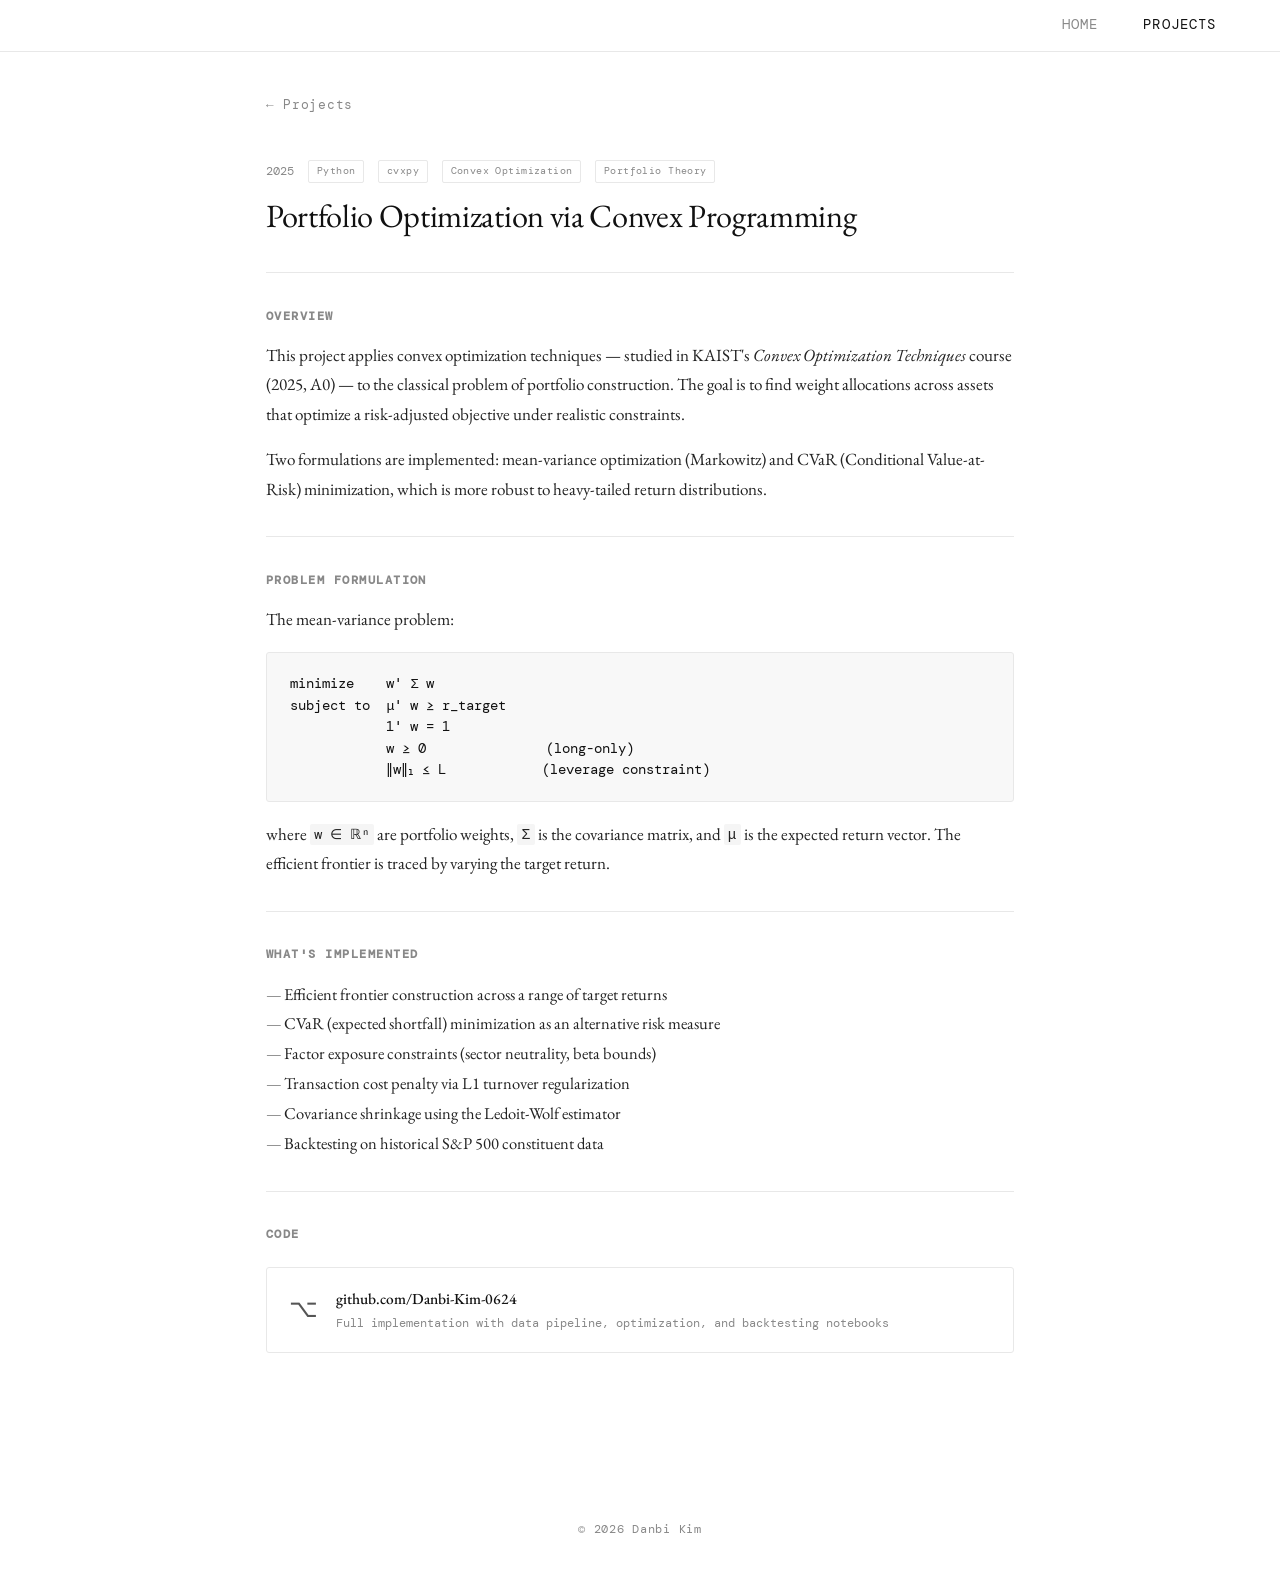
==== projects/portfolio-optimization.html @ ea186ec7 "new pagesgit add .!" ====
<!DOCTYPE html>
<html lang="en">
<head>
  <meta charset="UTF-8" /><meta name="viewport" content="width=device-width, initial-scale=1.0" />
  <title>Portfolio Optimization — Danbi Kim</title>
  <link rel="preconnect" href="https://fonts.googleapis.com" />
  <link rel="preconnect" href="https://fonts.gstatic.com" crossorigin />
  <link href="https://fonts.googleapis.com/css2?family=EB+Garamond:ital,wght@0,400;0,500;0,700;1,400&family=DM+Mono:wght@400;500&display=swap" rel="stylesheet" />
  <link rel="stylesheet" href="../style.css" />
</head>
<body>
<nav>
  <a href="../index.html">Home</a>
  <a href="../index.html#projects" class="active">Projects</a>
</nav>
<div class="detail-main">
  <a class="back-link" href="../index.html">← Projects</a>
  <div class="detail-meta">
    <span class="detail-date">2025</span>
    <span class="tag">Python</span><span class="tag">cvxpy</span><span class="tag">Convex Optimization</span><span class="tag">Portfolio Theory</span>
  </div>
  <h1 class="detail-title">Portfolio Optimization via Convex Programming</h1>
  <hr class="detail-divider" />

  <h2 class="detail-h2">Overview</h2>
  <p class="detail-p">This project applies convex optimization techniques — studied in KAIST's <em>Convex Optimization Techniques</em> course (2025, A0) — to the classical problem of portfolio construction. The goal is to find weight allocations across assets that optimize a risk-adjusted objective under realistic constraints.</p>
  <p class="detail-p">Two formulations are implemented: mean-variance optimization (Markowitz) and CVaR (Conditional Value-at-Risk) minimization, which is more robust to heavy-tailed return distributions.</p>

  <hr class="detail-divider" />
  <h2 class="detail-h2">Problem Formulation</h2>
  <p class="detail-p">The mean-variance problem:</p>
  <pre style="font-family:var(--mono);font-size:0.75rem;background:#f8f8f8;border:1px solid var(--border);border-radius:3px;padding:1.1rem 1.3rem;line-height:1.6;overflow-x:auto;margin:1rem 0;">minimize    w' Σ w
subject to  μ' w ≥ r_target
            1' w = 1
            w ≥ 0               (long-only)
            ‖w‖₁ ≤ L            (leverage constraint)</pre>
  <p class="detail-p">where <code style="font-family:var(--mono);font-size:0.8rem;background:#f5f5f5;padding:.1em .3em;border-radius:2px;">w ∈ ℝⁿ</code> are portfolio weights, <code style="font-family:var(--mono);font-size:0.8rem;background:#f5f5f5;padding:.1em .3em;border-radius:2px;">Σ</code> is the covariance matrix, and <code style="font-family:var(--mono);font-size:0.8rem;background:#f5f5f5;padding:.1em .3em;border-radius:2px;">μ</code> is the expected return vector. The efficient frontier is traced by varying the target return.</p>

  <hr class="detail-divider" />
  <h2 class="detail-h2">What's Implemented</h2>
  <ul style="list-style:none;font-size:0.92rem;color:#222;line-height:1.8;">
    <li style="padding-left:1rem;position:relative;"><span style="position:absolute;left:0;color:var(--muted);">—</span> Efficient frontier construction across a range of target returns</li>
    <li style="padding-left:1rem;position:relative;"><span style="position:absolute;left:0;color:var(--muted);">—</span> CVaR (expected shortfall) minimization as an alternative risk measure</li>
    <li style="padding-left:1rem;position:relative;"><span style="position:absolute;left:0;color:var(--muted);">—</span> Factor exposure constraints (sector neutrality, beta bounds)</li>
    <li style="padding-left:1rem;position:relative;"><span style="position:absolute;left:0;color:var(--muted);">—</span> Transaction cost penalty via L1 turnover regularization</li>
    <li style="padding-left:1rem;position:relative;"><span style="position:absolute;left:0;color:var(--muted);">—</span> Covariance shrinkage using the Ledoit-Wolf estimator</li>
    <li style="padding-left:1rem;position:relative;"><span style="position:absolute;left:0;color:var(--muted);">—</span> Backtesting on historical S&amp;P 500 constituent data</li>
  </ul>

  <hr class="detail-divider" />
  <h2 class="detail-h2">Code</h2>
  <a class="bookmark" href="https://github.com/Danbi-Kim-0624" target="_blank">
    <span class="bookmark-icon">⌥</span>
    <div class="bookmark-body">
      <div class="bookmark-title">github.com/Danbi-Kim-0624</div>
      <div class="bookmark-url">Full implementation with data pipeline, optimization, and backtesting notebooks</div>
    </div>
  </a>
</div>
<footer>© 2026 Danbi Kim</footer>
</body>
</html>
---- style.css ----
*, *::before, *::after { box-sizing: border-box; margin: 0; padding: 0; }

:root {
  --bg: #ffffff;
  --text: #111111;
  --muted: #888888;
  --border: #e8e8e8;
  --serif: 'EB Garamond', Georgia, serif;
  --mono: 'DM Mono', monospace;
  --max-w: 820px;
}

html { font-size: 18px; }

body {
  background: var(--bg);
  color: var(--text);
  font-family: var(--serif);
  line-height: 1.7;
  min-height: 100vh;
}

/* ── NAV ── */
nav {
  position: fixed;
  top: 0; left: 0; right: 0;
  z-index: 100;
  background: rgba(255,255,255,0.95);
  backdrop-filter: blur(8px);
  border-bottom: 1px solid var(--border);
  padding: 0 max(2rem, 5vw);
  height: 52px;
  display: flex;
  align-items: center;
  justify-content: flex-end;
  gap: 2.5rem;
}

nav a {
  font-family: var(--mono);
  font-size: 0.75rem;
  letter-spacing: 0.08em;
  text-transform: uppercase;
  color: var(--muted);
  text-decoration: none;
  transition: color 0.15s;
}

nav a:hover, nav a.active { color: var(--text); }

/* ── LAYOUT ── */
main {
  max-width: var(--max-w);
  margin: 0 auto;
  padding: 0 2rem 100px;
}

.page { display: none; }
.page.active { display: block; }

/* ── NAME HEADER ── */
.name-header {
  text-align: center;
  padding: 100px 0 60px;
  border-bottom: 1px solid var(--border);
  margin-bottom: 52px;
}

.home-name {
  font-family: var(--serif);
  font-size: 4rem;
  font-weight: 700;
  letter-spacing: -0.02em;
  line-height: 1.05;
}

.home-name .phonetic {
  font-weight: 400;
}

/* ── INTRO ── */
.intro-wrapper {
  display: grid;
  grid-template-columns: 35% 1fr;
  gap: 2rem;
  align-items: start;
  margin-bottom: 2.5rem;
}

.intro-photo {
  width: 100%;
  aspect-ratio: 3/4;
  object-fit: cover;
  object-position: center top;
  border-radius: 3px;
  display: block;
}

.intro-text {}

.intro-text p {
  font-size: 0.97rem;
  color: #333;
  line-height: 1.65;
  margin-bottom: 0.85rem;
}

.intro-text a {
  color: var(--text);
  text-decoration: underline;
  text-underline-offset: 3px;
}

.link-row {
  display: flex;
  flex-direction: column;
  gap: 0.35rem;
  margin-top: 1.2rem;
}

.link-row a {
  font-family: var(--mono);
  font-size: 0.72rem;
  letter-spacing: 0.03em;
  color: var(--muted);
  text-decoration: none;
  transition: color 0.15s;
}

.link-row a:hover { color: var(--text); }

/* ── SECTION ── */
.section {
  margin-top: 2.8rem;
  padding-top: 2.4rem;
  border-top: 1px solid var(--border);
}

.section-label {
  font-family: var(--mono);
  font-size: 0.75rem;
  letter-spacing: 0.14em;
  text-transform: uppercase;
  color: var(--text);
  font-weight: 500;
  margin-bottom: 1.1rem;
}

/* ── ENTRY LIST ── */
.entry-list { list-style: none; }

.entry-list li {
  padding: 0.5rem 0;
  border-bottom: 1px solid var(--border);
  display: grid;
  grid-template-columns: 1fr auto;
  gap: 0.4rem 1.5rem;
  align-items: baseline;
}

.entry-list li:last-child { border-bottom: none; }

.entry-main { font-size: 0.85rem; }

.entry-sub {
  font-size: 0.78rem;
  color: var(--muted);
  margin-top: 0.06rem;
}

.entry-year {
  font-family: var(--mono);
  font-size: 0.64rem;
  color: var(--muted);
  white-space: nowrap;
}

/* ── PROJECTS PAGE ── */
.projects-intro {
  font-size: 0.9rem;
  color: var(--muted);
  margin-bottom: 2.8rem;
  font-style: italic;
  padding-top: 100px;
}

.project-group + .project-group {
  margin-top: 2.8rem;
  padding-top: 2.4rem;
  border-top: 1px solid var(--border);
}

.project-group-label {
  font-family: var(--mono);
  font-size: 0.75rem;
  letter-spacing: 0.14em;
  text-transform: uppercase;
  color: var(--text);
  font-weight: 500;
  margin-bottom: 1.3rem;
}

.project-item {
  padding: 1rem 0;
  border-bottom: 1px solid var(--border);
}

.project-item:last-child { border-bottom: none; }

.project-header {
  display: flex;
  justify-content: space-between;
  align-items: baseline;
  gap: 1rem;
  margin-bottom: 0.28rem;
}

.project-title {
  font-size: 0.92rem;
  font-weight: 500;
}

.project-title a {
  color: var(--text);
  text-decoration: none;
  border-bottom: 1px solid var(--border);
  padding-bottom: 1px;
  transition: border-color 0.15s;
}

.project-title a:hover { border-color: var(--text); }

.project-year {
  font-family: var(--mono);
  font-size: 0.64rem;
  color: var(--muted);
  white-space: nowrap;
}

.project-desc {
  font-size: 0.83rem;
  color: #555;
  line-height: 1.55;
}

.project-tags {
  margin-top: 0.4rem;
  display: flex;
  flex-wrap: wrap;
  gap: 0.3rem;
}

.tag {
  font-family: var(--mono);
  font-size: 0.58rem;
  letter-spacing: 0.04em;
  color: var(--muted);
  border: 1px solid var(--border);
  padding: 0.1rem 0.42rem;
  border-radius: 2px;
}

/* ── PROJECT DETAIL PAGE ── */
.detail-main {
  max-width: var(--max-w);
  margin: 0 auto;
  padding: 88px 2rem 100px;
}

.back-link {
  font-family: var(--mono);
  font-size: 0.7rem;
  letter-spacing: 0.06em;
  color: var(--muted);
  text-decoration: none;
  display: inline-flex;
  align-items: center;
  gap: 0.35rem;
  margin-bottom: 2.4rem;
  transition: color 0.15s;
}

.back-link:hover { color: var(--text); }

.detail-meta {
  display: flex;
  align-items: center;
  gap: 0.8rem;
  margin-bottom: 0.8rem;
}

.detail-date {
  font-family: var(--mono);
  font-size: 0.68rem;
  color: var(--muted);
}

.detail-title {
  font-size: 1.8rem;
  font-weight: 400;
  letter-spacing: -0.01em;
  line-height: 1.2;
  margin-bottom: 2rem;
}

.detail-divider {
  border: none;
  border-top: 1px solid var(--border);
  margin: 1.8rem 0;
}

.detail-h2 {
  font-family: var(--mono);
  font-size: 0.68rem;
  letter-spacing: 0.12em;
  text-transform: uppercase;
  color: var(--muted);
  margin-bottom: 0.8rem;
  margin-top: 1.8rem;
}

.detail-p {
  font-size: 0.95rem;
  color: #222;
  line-height: 1.72;
  margin-bottom: 0.9rem;
}

.detail-img {
  width: 100%;
  max-width: 600px;
  display: block;
  margin: 1.2rem auto;
  border-radius: 2px;
}

.bookmark {
  display: flex;
  align-items: center;
  gap: 1rem;
  border: 1px solid var(--border);
  border-radius: 3px;
  padding: 1rem 1.2rem;
  margin: 1.2rem 0;
  text-decoration: none;
  transition: border-color 0.15s;
}

.bookmark:hover { border-color: #aaa; }

.bookmark-icon {
  font-size: 1.4rem;
  color: #555;
  flex-shrink: 0;
}

.bookmark-icon.yt { color: #cc0000; }

.bookmark-body {}

.bookmark-title {
  font-size: 0.85rem;
  font-weight: 500;
  color: var(--text);
  margin-bottom: 0.15rem;
}

.bookmark-url {
  font-family: var(--mono);
  font-size: 0.65rem;
  color: var(--muted);
}

.video-wrapper {
  position: relative;
  padding-bottom: 56.25%;
  height: 0;
  overflow: hidden;
  margin: 1.2rem 0;
}

.video-wrapper iframe {
  position: absolute;
  top: 0; left: 0;
  width: 100%; height: 100%;
}

/* ── FOOTER ── */
footer {
  text-align: center;
  padding: 2.5rem;
  font-family: var(--mono);
  font-size: 0.65rem;
  letter-spacing: 0.06em;
  color: var(--muted);
}

/* ── RESPONSIVE ── */
@media (max-width: 580px) {
  .home-name { font-size: 2.6rem; }
  .intro-wrapper { grid-template-columns: 1fr; }
  .intro-photo { width: 60%; aspect-ratio: 3/4; }
  .entry-list li { grid-template-columns: 1fr; }
  .project-header { flex-direction: column; gap: 0.12rem; }
}
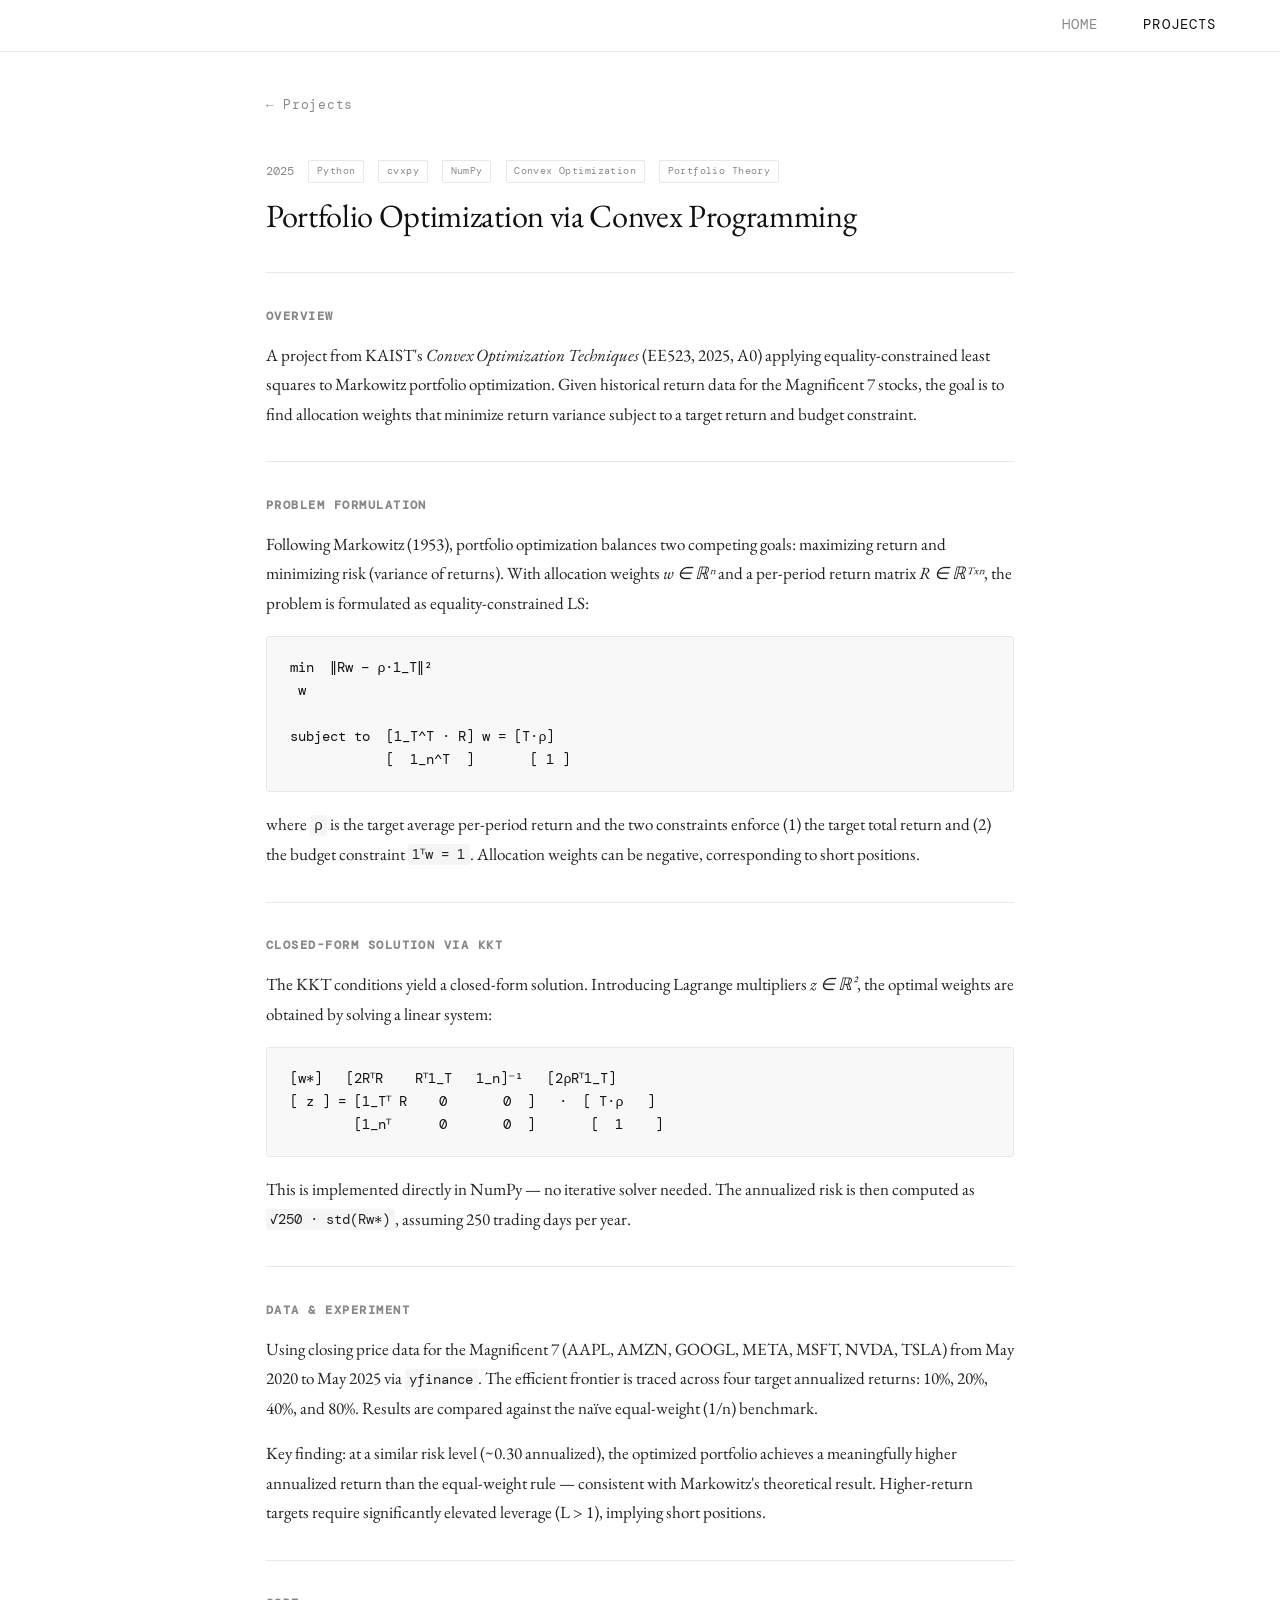
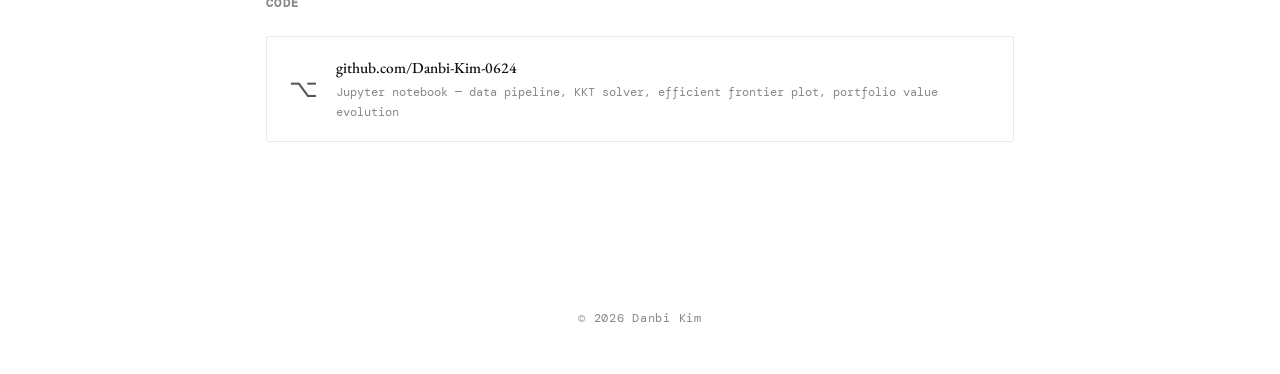
==== commit 1feeb052: "portfolio optimization needed" ====
--- a/projects/portfolio-optimization.html
+++ b/projects/portfolio-optimization.html
@@ -11,49 +11,55 @@
 <body>
 <nav>
   <a href="../index.html">Home</a>
-  <a href="../index.html#projects" class="active">Projects</a>
+  <a href="../index.html" class="active">Projects</a>
 </nav>
 <div class="detail-main">
   <a class="back-link" href="../index.html">← Projects</a>
   <div class="detail-meta">
     <span class="detail-date">2025</span>
-    <span class="tag">Python</span><span class="tag">cvxpy</span><span class="tag">Convex Optimization</span><span class="tag">Portfolio Theory</span>
+    <span class="tag">Python</span><span class="tag">cvxpy</span><span class="tag">NumPy</span><span class="tag">Convex Optimization</span><span class="tag">Portfolio Theory</span>
   </div>
   <h1 class="detail-title">Portfolio Optimization via Convex Programming</h1>
   <hr class="detail-divider" />
 
   <h2 class="detail-h2">Overview</h2>
-  <p class="detail-p">This project applies convex optimization techniques — studied in KAIST's <em>Convex Optimization Techniques</em> course (2025, A0) — to the classical problem of portfolio construction. The goal is to find weight allocations across assets that optimize a risk-adjusted objective under realistic constraints.</p>
-  <p class="detail-p">Two formulations are implemented: mean-variance optimization (Markowitz) and CVaR (Conditional Value-at-Risk) minimization, which is more robust to heavy-tailed return distributions.</p>
+  <p class="detail-p">A project from KAIST's <em>Convex Optimization Techniques</em> (EE523, 2025, A0) applying equality-constrained least squares to Markowitz portfolio optimization. Given historical return data for the Magnificent 7 stocks, the goal is to find allocation weights that minimize return variance subject to a target return and budget constraint.</p>
 
   <hr class="detail-divider" />
   <h2 class="detail-h2">Problem Formulation</h2>
-  <p class="detail-p">The mean-variance problem:</p>
-  <pre style="font-family:var(--mono);font-size:0.75rem;background:#f8f8f8;border:1px solid var(--border);border-radius:3px;padding:1.1rem 1.3rem;line-height:1.6;overflow-x:auto;margin:1rem 0;">minimize    w' Σ w
-subject to  μ' w ≥ r_target
-            1' w = 1
-            w ≥ 0               (long-only)
-            ‖w‖₁ ≤ L            (leverage constraint)</pre>
-  <p class="detail-p">where <code style="font-family:var(--mono);font-size:0.8rem;background:#f5f5f5;padding:.1em .3em;border-radius:2px;">w ∈ ℝⁿ</code> are portfolio weights, <code style="font-family:var(--mono);font-size:0.8rem;background:#f5f5f5;padding:.1em .3em;border-radius:2px;">Σ</code> is the covariance matrix, and <code style="font-family:var(--mono);font-size:0.8rem;background:#f5f5f5;padding:.1em .3em;border-radius:2px;">μ</code> is the expected return vector. The efficient frontier is traced by varying the target return.</p>
+  <p class="detail-p">Following Markowitz (1953), portfolio optimization balances two competing goals: maximizing return and minimizing risk (variance of returns). With allocation weights <em>w ∈ ℝⁿ</em> and a per-period return matrix <em>R ∈ ℝᵀˣⁿ</em>, the problem is formulated as equality-constrained LS:</p>
+
+  <pre style="font-family:var(--mono);font-size:0.75rem;background:#f8f8f8;border:1px solid var(--border);border-radius:3px;padding:1.1rem 1.3rem;line-height:1.7;overflow-x:auto;margin:1rem 0;">min  ‖Rw − ρ·1_T‖²
+ w
+
+subject to  [1_T^T · R] w = [T·ρ]
+            [  1_n^T  ]       [ 1 ]</pre>
+
+  <p class="detail-p">where <code style="font-family:var(--mono);font-size:0.8rem;background:#f5f5f5;padding:.1em .3em;border-radius:2px;">ρ</code> is the target average per-period return and the two constraints enforce (1) the target total return and (2) the budget constraint <code style="font-family:var(--mono);font-size:0.8rem;background:#f5f5f5;padding:.1em .3em;border-radius:2px;">1ᵀw = 1</code>. Allocation weights can be negative, corresponding to short positions.</p>
 
   <hr class="detail-divider" />
-  <h2 class="detail-h2">What's Implemented</h2>
-  <ul style="list-style:none;font-size:0.92rem;color:#222;line-height:1.8;">
-    <li style="padding-left:1rem;position:relative;"><span style="position:absolute;left:0;color:var(--muted);">—</span> Efficient frontier construction across a range of target returns</li>
-    <li style="padding-left:1rem;position:relative;"><span style="position:absolute;left:0;color:var(--muted);">—</span> CVaR (expected shortfall) minimization as an alternative risk measure</li>
-    <li style="padding-left:1rem;position:relative;"><span style="position:absolute;left:0;color:var(--muted);">—</span> Factor exposure constraints (sector neutrality, beta bounds)</li>
-    <li style="padding-left:1rem;position:relative;"><span style="position:absolute;left:0;color:var(--muted);">—</span> Transaction cost penalty via L1 turnover regularization</li>
-    <li style="padding-left:1rem;position:relative;"><span style="position:absolute;left:0;color:var(--muted);">—</span> Covariance shrinkage using the Ledoit-Wolf estimator</li>
-    <li style="padding-left:1rem;position:relative;"><span style="position:absolute;left:0;color:var(--muted);">—</span> Backtesting on historical S&amp;P 500 constituent data</li>
-  </ul>
+  <h2 class="detail-h2">Closed-Form Solution via KKT</h2>
+  <p class="detail-p">The KKT conditions yield a closed-form solution. Introducing Lagrange multipliers <em>z ∈ ℝ²</em>, the optimal weights are obtained by solving a linear system:</p>
+
+  <pre style="font-family:var(--mono);font-size:0.75rem;background:#f8f8f8;border:1px solid var(--border);border-radius:3px;padding:1.1rem 1.3rem;line-height:1.7;overflow-x:auto;margin:1rem 0;">[w*]   [2RᵀR    Rᵀ1_T   1_n]⁻¹   [2ρRᵀ1_T]
+[ z ] = [1_Tᵀ R    0       0  ]   ·  [ T·ρ   ]
+        [1_nᵀ      0       0  ]       [  1    ]</pre>
+
+  <p class="detail-p">This is implemented directly in NumPy — no iterative solver needed. The annualized risk is then computed as <code style="font-family:var(--mono);font-size:0.8rem;background:#f5f5f5;padding:.1em .3em;border-radius:2px;">√250 · std(Rw*)</code>, assuming 250 trading days per year.</p>
+
+  <hr class="detail-divider" />
+  <h2 class="detail-h2">Data & Experiment</h2>
+  <p class="detail-p">Using closing price data for the Magnificent 7 (AAPL, AMZN, GOOGL, META, MSFT, NVDA, TSLA) from May 2020 to May 2025 via <code style="font-family:var(--mono);font-size:0.8rem;background:#f5f5f5;padding:.1em .3em;border-radius:2px;">yfinance</code>. The efficient frontier is traced across four target annualized returns: 10%, 20%, 40%, and 80%. Results are compared against the naïve equal-weight (1/n) benchmark.</p>
+
+  <p class="detail-p">Key finding: at a similar risk level (~0.30 annualized), the optimized portfolio achieves a meaningfully higher annualized return than the equal-weight rule — consistent with Markowitz's theoretical result. Higher-return targets require significantly elevated leverage (L > 1), implying short positions.</p>
 
   <hr class="detail-divider" />
   <h2 class="detail-h2">Code</h2>
-  <a class="bookmark" href="https://github.com/Danbi-Kim-0624" target="_blank">
+  <a class="bookmark" href="https://github.com/iamdanbi/Portfolio_Optimization" target="_blank">
     <span class="bookmark-icon">⌥</span>
     <div class="bookmark-body">
       <div class="bookmark-title">github.com/Danbi-Kim-0624</div>
-      <div class="bookmark-url">Full implementation with data pipeline, optimization, and backtesting notebooks</div>
+      <div class="bookmark-url">Jupyter notebook — data pipeline, KKT solver, efficient frontier plot, portfolio value evolution</div>
     </div>
   </a>
 </div>
